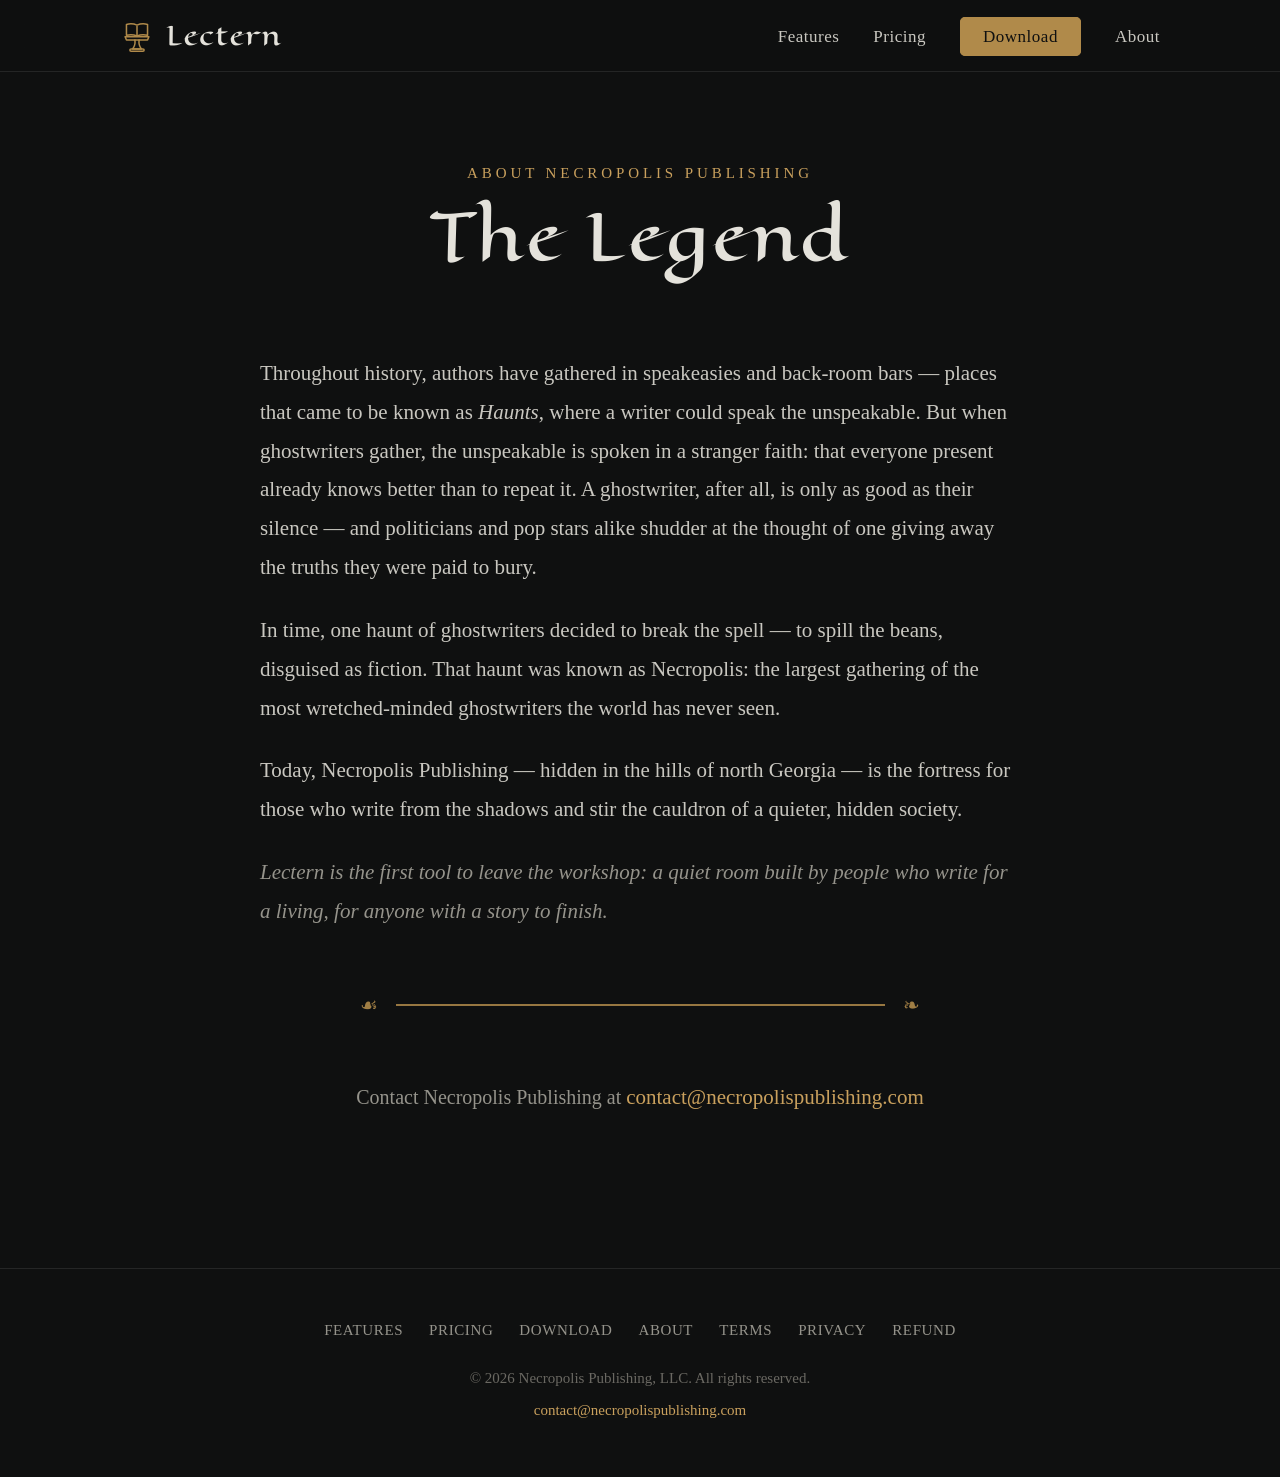
==== about.html @ ebf07c72 "Add files via upload" ====
<!DOCTYPE html>
<html lang="en">
<head>
<meta charset="UTF-8">
<meta name="viewport" content="width=device-width, initial-scale=1.0">
<title>About — Necropolis Publishing</title>
<meta name="description" content="The legend of Necropolis Publishing — a haunt of ghostwriters who broke the spell and spilled the beans, disguised as fiction. Hidden in the hills of north Georgia.">
<link rel="preconnect" href="https://fonts.googleapis.com">
<link rel="preconnect" href="https://fonts.gstatic.com" crossorigin>
<link href="https://fonts.googleapis.com/css2?family=Eagle+Lake&display=swap" rel="stylesheet">
<link rel="stylesheet" href="style.css">
</head>
<body>

<header>
  <nav>
    <a href="index.html" class="brand" aria-label="Lectern home">
      <svg class="brand-icon" viewBox="0 0 200 200" xmlns="http://www.w3.org/2000/svg" aria-hidden="true"
           fill="none" stroke="#b08a4a" stroke-width="9" stroke-linejoin="round" stroke-linecap="round">
        <path d="M100 36 C82 28, 58 26, 38 32 L38 96 C58 90, 82 92, 100 100 C118 92, 142 90, 162 96 L162 32 C142 26, 118 28, 100 36 Z" />
        <path d="M100 44 L100 100" /><path d="M30 104 L170 104 L162 124 L38 124 Z" />
        <path d="M88 124 C90 144, 84 164, 74 176 L126 176 C116 164, 110 144, 112 124" />
        <rect x="58" y="176" width="84" height="14" rx="7" />
      </svg>
      <span class="brand-word">Lectern</span>
    </a>
    <ul class="nav-links">
      <li><a href="features.html">Features</a></li>
      <li><a href="pricing.html">Pricing</a></li>
      <li><a href="download.html" class="nav-cta">Download</a></li>
      <li><a href="about.html">About</a></li>
    </ul>
  </nav>
</header>

<div class="page-head">
  <p class="eyebrow">About Necropolis Publishing</p>
  <h1>The Legend</h1>
</div>

<section>
  <div class="legend">
    <p>
      Throughout history, authors have gathered in speakeasies and back-room
      bars — places that came to be known as <em>Haunts</em>, where a writer
      could speak the unspeakable. But when ghostwriters gather, the unspeakable
      is spoken in a stranger faith: that everyone present already knows better
      than to repeat it. A ghostwriter, after all, is only as good as their
      silence — and politicians and pop stars alike shudder at the thought of one
      giving away the truths they were paid to bury.
    </p>
    <p>
      In time, one haunt of ghostwriters decided to break the spell — to spill
      the beans, disguised as fiction. That haunt was known as Necropolis: the
      largest gathering of the most wretched-minded ghostwriters the world has
      never seen.
    </p>
    <p>
      Today, Necropolis Publishing — hidden in the hills of north Georgia — is
      the fortress for those who write from the shadows and stir the cauldron of
      a quieter, hidden society.
    </p>
    <p class="closing">
      Lectern is the first tool to leave the workshop: a quiet room built by
      people who write for a living, for anyone with a story to finish.
    </p>
  </div>

  <div class="ornament" aria-hidden="true">
    <span class="leaf">&#x2619;</span><span class="rule"></span><span class="leaf">&#x2767;</span>
  </div>

  <p class="contact-line">
    Contact Necropolis Publishing at
    <a href="mailto:contact@necropolispublishing.com">contact@necropolispublishing.com</a>
  </p>
</section>

<footer>
  <ul class="footer-links">
    <li><a href="features.html">Features</a></li><li><a href="pricing.html">Pricing</a></li>
    <li><a href="download.html">Download</a></li><li><a href="about.html">About</a></li>
    <li><a href="terms.html">Terms</a></li><li><a href="privacy.html">Privacy</a></li><li><a href="refund.html">Refund</a></li>
  </ul>
  <p>&copy; 2026 Necropolis Publishing, LLC. All rights reserved.</p>
  <p><a href="mailto:contact@necropolispublishing.com">contact@necropolispublishing.com</a></p>
</footer>

</body>
</html>
---- style.css ----
/* ============================================================
   Lectern — Necropolis Publishing
   Shared stylesheet  ·  Gold Elegance
   Eagle Lake (display) + Palatino (body), Obsidian-scale
   ============================================================ */

:root {
  --bg: #0f1010;
  --bg-hero: #1a1a1b;
  --bg-card: #181819;
  --bg-elevated: #1f1f20;
  --ink: #e4e2db;
  --ink-soft: #c9c7c0;
  --ink-dim: #95938b;
  --ink-faint: #6a6862;
  --hero-gray: #6a6a6a;
  --accent: #b08a4a;
  --accent-bright: #c9a05d;
  --accent-soft: rgba(176, 138, 74, 0.14);
  --border: rgba(255, 255, 255, 0.09);
  --shadow: 0 18px 60px rgba(0, 0, 0, 0.55);
  --body: 'Palatino Linotype', Palatino, 'URW Palladio L', 'Noto Serif', Georgia, serif;
  --display: 'Eagle Lake', 'Palatino Linotype', Palatino, Georgia, serif;
  --maxw: 1120px;
}

* { box-sizing: border-box; }
html { scroll-behavior: smooth; }
html, body {
  margin: 0;
  padding: 0;
  background: var(--bg);
  color: var(--ink);
  font-family: var(--body);
  font-size: 20px;
  line-height: 1.75;
  -webkit-font-smoothing: antialiased;
  text-rendering: optimizeLegibility;
}
body { min-height: 100vh; }

a {
  color: var(--accent-bright);
  text-decoration: none;
  border-bottom: 1px solid transparent;
  transition: border-color 0.2s, color 0.2s;
}
a:hover { border-bottom-color: var(--accent); }

/* ============ Header / Nav ============ */
header {
  position: sticky;
  top: 0;
  z-index: 100;
  backdrop-filter: blur(14px);
  background: rgba(15, 16, 16, 0.82);
  border-bottom: 1px solid var(--border);
}
nav {
  max-width: var(--maxw);
  margin: 0 auto;
  padding: 18px 40px;
  display: flex;
  justify-content: space-between;
  align-items: center;
  gap: 24px;
}
.brand {
  display: flex;
  align-items: center;
  gap: 12px;
  border: none;
}
.brand:hover { border: none; }
.brand-icon { width: 34px; height: 34px; display: block; }
.brand-word {
  font-family: var(--display);
  font-size: 26px;
  letter-spacing: 0.04em;
  color: var(--ink);
  line-height: 1;
  transition: color 0.2s;
}
.brand:hover .brand-word { color: var(--accent-bright); }

.nav-links {
  display: flex;
  gap: 34px;
  align-items: center;
  list-style: none;
  margin: 0;
  padding: 0;
}
.nav-links a {
  color: var(--ink-soft);
  font-size: 17px;
  letter-spacing: 0.03em;
  border: none;
}
.nav-links a:hover { color: var(--accent-bright); border: none; }
.nav-cta {
  padding: 9px 22px;
  border: 1px solid var(--accent) !important;
  border-radius: 5px;
  color: var(--bg) !important;
  background: var(--accent);
  transition: background 0.2s, color 0.2s;
}
.nav-cta:hover {
  background: transparent;
  color: var(--accent-bright) !important;
}
@media (max-width: 640px) {
  nav { padding: 14px 20px; gap: 14px; }
  .nav-links { gap: 18px; }
  .nav-links a { font-size: 15px; }
  .nav-links .hide-sm { display: none; }
}

/* ============ Hero (home — matches app welcome screen) ============ */
.hero {
  background:
    radial-gradient(ellipse 70% 55% at 50% 18%, rgba(176, 138, 74, 0.07), transparent 62%),
    var(--bg-hero);
  border-bottom: 1px solid var(--border);
  padding: 96px 32px 84px;
  text-align: center;
}
.hero-inner {
  max-width: 820px;
  margin: 0 auto;
  display: flex;
  flex-direction: column;
  align-items: center;
}
.hero-icon {
  width: 132px;
  height: 132px;
  margin-bottom: 6px;
  opacity: 0;
  animation: rise 0.9s ease 0.05s forwards;
}
.hero-title {
  font-family: var(--display);
  font-size: clamp(54px, 9vw, 92px);
  font-weight: 400;
  letter-spacing: 0.02em;
  color: var(--hero-gray);
  margin: 0;
  line-height: 1.1;
  opacity: 0;
  animation: rise 0.9s ease 0.18s forwards;
}
.hero-title .tm {
  font-family: var(--body);
  font-size: 0.26em;
  vertical-align: super;
  opacity: 0.6;
  margin-left: 4px;
  letter-spacing: 0;
}
.hero-tagline {
  font-style: italic;
  color: #7d7b74;
  font-size: clamp(20px, 2.6vw, 27px);
  margin: 16px 0 0;
  opacity: 0;
  animation: rise 0.9s ease 0.3s forwards;
}
/* solid gold line with a leaf at each far end — matches the welcome screen */
.welcome-line {
  display: flex;
  align-items: center;
  justify-content: center;
  gap: 18px;
  width: min(720px, 90%);
  margin: 38px auto 0;
  color: var(--accent);
  user-select: none;
  pointer-events: none;
  opacity: 0;
  animation: rise 0.9s ease 0.42s forwards;
}
.welcome-line .leaf { font-size: 22px; line-height: 1; }
.welcome-line .rule {
  flex: 1;
  height: 2px;
  background: var(--accent);
  opacity: 0.92;
}
@keyframes rise {
  from { opacity: 0; transform: translateY(14px); }
  to   { opacity: 1; transform: translateY(0); }
}

/* ============ Page heads (interior pages) ============ */
.page-head {
  max-width: var(--maxw);
  margin: 0 auto;
  padding: 88px 40px 8px;
  text-align: center;
}
.eyebrow {
  color: var(--accent-bright);
  font-size: 15px;
  letter-spacing: 0.26em;
  text-transform: uppercase;
  margin: 0 0 14px;
}
.page-head h1 {
  font-family: var(--display);
  font-size: clamp(40px, 6vw, 64px);
  font-weight: 400;
  color: var(--ink);
  margin: 0;
  letter-spacing: 0.02em;
  line-height: 1.15;
}
.page-head .lede {
  color: var(--ink-dim);
  font-style: italic;
  font-size: clamp(20px, 2.4vw, 25px);
  max-width: 640px;
  margin: 22px auto 0;
}

/* ornamental section divider (leaf · line · leaf) */
.ornament {
  display: flex;
  align-items: center;
  justify-content: center;
  gap: 18px;
  width: min(560px, 80%);
  margin: 64px auto;
  color: var(--accent);
  user-select: none;
}
.ornament .leaf { font-size: 20px; line-height: 1; opacity: 0.9; }
.ornament .rule { flex: 1; height: 2px; background: var(--accent); opacity: 0.85; }

/* ============ Sections ============ */
section {
  max-width: var(--maxw);
  margin: 0 auto;
  padding: 72px 40px;
}
section h2 {
  font-family: var(--display);
  font-size: clamp(30px, 4.4vw, 46px);
  font-weight: 400;
  margin: 0 0 18px;
  color: var(--ink);
  letter-spacing: 0.02em;
  line-height: 1.2;
}
@media (max-width: 640px) {
  section { padding: 52px 22px; }
  .page-head { padding: 60px 22px 8px; }
  .hero { padding: 72px 22px 64px; }
}

/* ============ Home intro block ============ */
.intro {
  max-width: 820px;
  text-align: center;
  margin: 0 auto;
}
.intro h2 { margin-bottom: 22px; }
.intro p.body {
  color: var(--ink-soft);
  font-size: 21px;
  margin: 0 auto 36px;
  max-width: 720px;
}
.bullets {
  list-style: none;
  padding: 0;
  margin: 0 auto 36px;
  max-width: 640px;
  text-align: left;
}
.bullets li {
  position: relative;
  padding: 11px 0 11px 30px;
  color: var(--ink-soft);
  font-size: 20px;
  border-bottom: 1px solid var(--border);
}
.bullets li:last-child { border-bottom: none; }
.bullets li::before {
  content: '\2767';
  position: absolute;
  left: 0;
  top: 12px;
  color: var(--accent);
  font-size: 18px;
}
.bullets li.more { font-style: italic; }
.bullets li.more::before { content: '\2026'; }

.pill {
  display: inline-block;
  padding: 8px 20px;
  background: var(--accent-soft);
  color: var(--accent-bright);
  font-size: 15px;
  letter-spacing: 0.16em;
  text-transform: uppercase;
  border-radius: 4px;
  border: 1px solid rgba(176,138,74,0.3);
}
.note {
  color: var(--ink-dim);
  font-style: italic;
  font-size: 18px;
  margin: 26px auto 0;
  max-width: 640px;
}

/* ============ Buttons ============ */
.btn {
  display: inline-block;
  padding: 15px 34px;
  font-family: var(--body);
  font-size: 19px;
  color: var(--ink);
  background: transparent;
  border: 1px solid var(--accent);
  border-radius: 5px;
  cursor: pointer;
  transition: background 0.2s, color 0.2s;
  text-decoration: none;
  letter-spacing: 0.02em;
}
.btn:hover { background: var(--accent-soft); border-color: var(--accent); }
.btn.primary { background: var(--accent); color: var(--bg); }
.btn.primary:hover { background: transparent; color: var(--accent-bright); }
.btn.disabled, .btn[aria-disabled="true"] {
  opacity: 0.5; cursor: default; pointer-events: none;
}
.btn-row { display: flex; gap: 16px; justify-content: center; flex-wrap: wrap; margin-top: 8px; }

/* ============ Features page ============ */
.feature-group { max-width: 920px; margin: 0 auto; }
.group-eyebrow {
  color: var(--accent-bright);
  font-size: 14px;
  letter-spacing: 0.24em;
  text-transform: uppercase;
  margin: 56px 0 22px;
  text-align: center;
}
.feature {
  padding: 22px 0;
  border-top: 1px solid var(--border);
}
.feature:first-of-type { border-top: none; }
.feature h3 {
  font-family: var(--display);
  font-size: 23px;
  font-weight: 400;
  color: var(--ink);
  margin: 0 0 8px;
  letter-spacing: 0.01em;
}
.feature p {
  color: var(--ink-dim);
  font-size: 19px;
  margin: 0;
  line-height: 1.7;
}
.tier-banner {
  text-align: center;
  margin: 12px auto 0;
}
.tier-banner .t-name {
  font-family: var(--display);
  font-size: clamp(34px, 5vw, 52px);
  color: var(--ink);
}
.tier-banner .t-sub {
  color: var(--ink-dim);
  font-style: italic;
  font-size: 20px;
  max-width: 680px;
  margin: 12px auto 0;
}

/* ============ Pricing ============ */
.pricing-grid {
  display: grid;
  grid-template-columns: 1fr 1fr;
  gap: 32px;
  max-width: 920px;
  margin: 0 auto;
}
@media (max-width: 760px) { .pricing-grid { grid-template-columns: 1fr; } }
.price-card {
  background: linear-gradient(180deg, var(--bg-card), var(--bg-elevated));
  border: 1px solid var(--border);
  border-radius: 10px;
  padding: 44px 36px;
  box-shadow: var(--shadow);
  display: flex;
  flex-direction: column;
}
.price-card.featured { border-color: rgba(176, 138, 74, 0.5); }
.price-tier { font-family: var(--display); font-size: 28px; color: var(--ink); margin: 0 0 6px; }
.price-sub { color: var(--ink-dim); font-style: italic; font-size: 18px; margin: 0 0 26px; min-height: 26px; }
.price-amount { font-family: var(--display); font-size: 52px; color: var(--accent-bright); line-height: 1; margin: 0 0 6px; }
.price-note { color: var(--ink-faint); font-size: 15px; margin: 0 0 26px; min-height: 20px; line-height: 1.5; }
.price-features { list-style: none; padding: 0; margin: 0 0 32px; flex: 1; }
.price-features li {
  padding: 10px 0 10px 26px;
  color: var(--ink-soft);
  font-size: 18px;
  position: relative;
  border-bottom: 1px solid var(--border);
  line-height: 1.5;
}
.price-features li:last-child { border-bottom: none; }
.price-features li::before {
  content: '\2767'; position: absolute; left: 2px; top: 11px; color: var(--accent); font-size: 16px;
}
.price-features li.heading { color: var(--ink); font-style: italic; border-bottom: none; padding-left: 0; }
.price-features li.heading::before { content: none; }
.byok-note { max-width: 760px; margin: 52px auto 0; text-align: center; color: var(--ink-faint); font-size: 16px; font-style: italic; line-height: 1.7; }

/* ============ Download ============ */
.dl-card {
  max-width: 620px; margin: 0 auto; text-align: center;
  background: linear-gradient(180deg, var(--bg-card), var(--bg-elevated));
  border: 1px solid var(--border); border-radius: 10px; padding: 48px 36px; box-shadow: var(--shadow);
}
.dl-card .platform { font-family: var(--display); font-size: 30px; color: var(--ink); margin: 0 0 6px; }
.dl-card p { color: var(--ink-dim); font-size: 19px; margin: 0 0 24px; }
.roadmap { max-width: 620px; margin: 40px auto 0; }
.roadmap li { color: var(--ink-dim); font-size: 19px; padding: 8px 0; list-style: none; }
.roadmap li b { color: var(--ink); font-weight: 600; font-style: normal; }

/* ============ About / Legend ============ */
.legend { max-width: 760px; margin: 0 auto; }
.legend p { color: var(--ink-soft); font-size: 21px; line-height: 1.85; margin: 0 0 24px; }
.legend p .firstword { color: var(--accent-bright); }
.legend .closing { color: var(--ink-dim); font-style: italic; }
.contact-line { text-align: center; color: var(--ink-dim); font-size: 20px; margin: 8px 0 0; }
.contact-line a { font-size: 21px; }

/* ============ Legal / prose pages ============ */
.legal { max-width: 780px; margin: 0 auto; padding: 64px 40px 40px; }
.legal h1 { font-family: var(--display); font-size: clamp(34px, 5vw, 48px); font-weight: 400; color: var(--ink); margin: 0 0 8px; letter-spacing: 0.02em; }
.legal .updated { color: var(--ink-faint); font-size: 16px; font-style: italic; margin: 0 0 40px; }
.legal h2 { font-family: var(--display); font-size: 26px; font-weight: 400; color: var(--ink); margin: 44px 0 14px; letter-spacing: 0.01em; }
.legal p, .legal li { color: var(--ink-dim); font-size: 19px; line-height: 1.8; }
.legal p { margin: 0 0 18px; }
.legal ul { margin: 0 0 18px; padding-left: 24px; }
.legal li { margin: 0 0 10px; }
.legal strong { color: var(--ink); font-weight: 600; }

/* ============ Footer ============ */
footer {
  border-top: 1px solid var(--border);
  padding: 48px 40px;
  text-align: center;
  color: var(--ink-faint);
  font-size: 15px;
  margin-top: 80px;
}
footer p { margin: 6px 0; }
.footer-links {
  display: flex; gap: 26px; justify-content: center; flex-wrap: wrap;
  list-style: none; padding: 0; margin: 0 0 22px;
}
.footer-links a {
  color: var(--ink-dim); font-size: 15px; letter-spacing: 0.04em; text-transform: uppercase; border: none;
}
.footer-links a:hover { color: var(--accent-bright); border: none; }
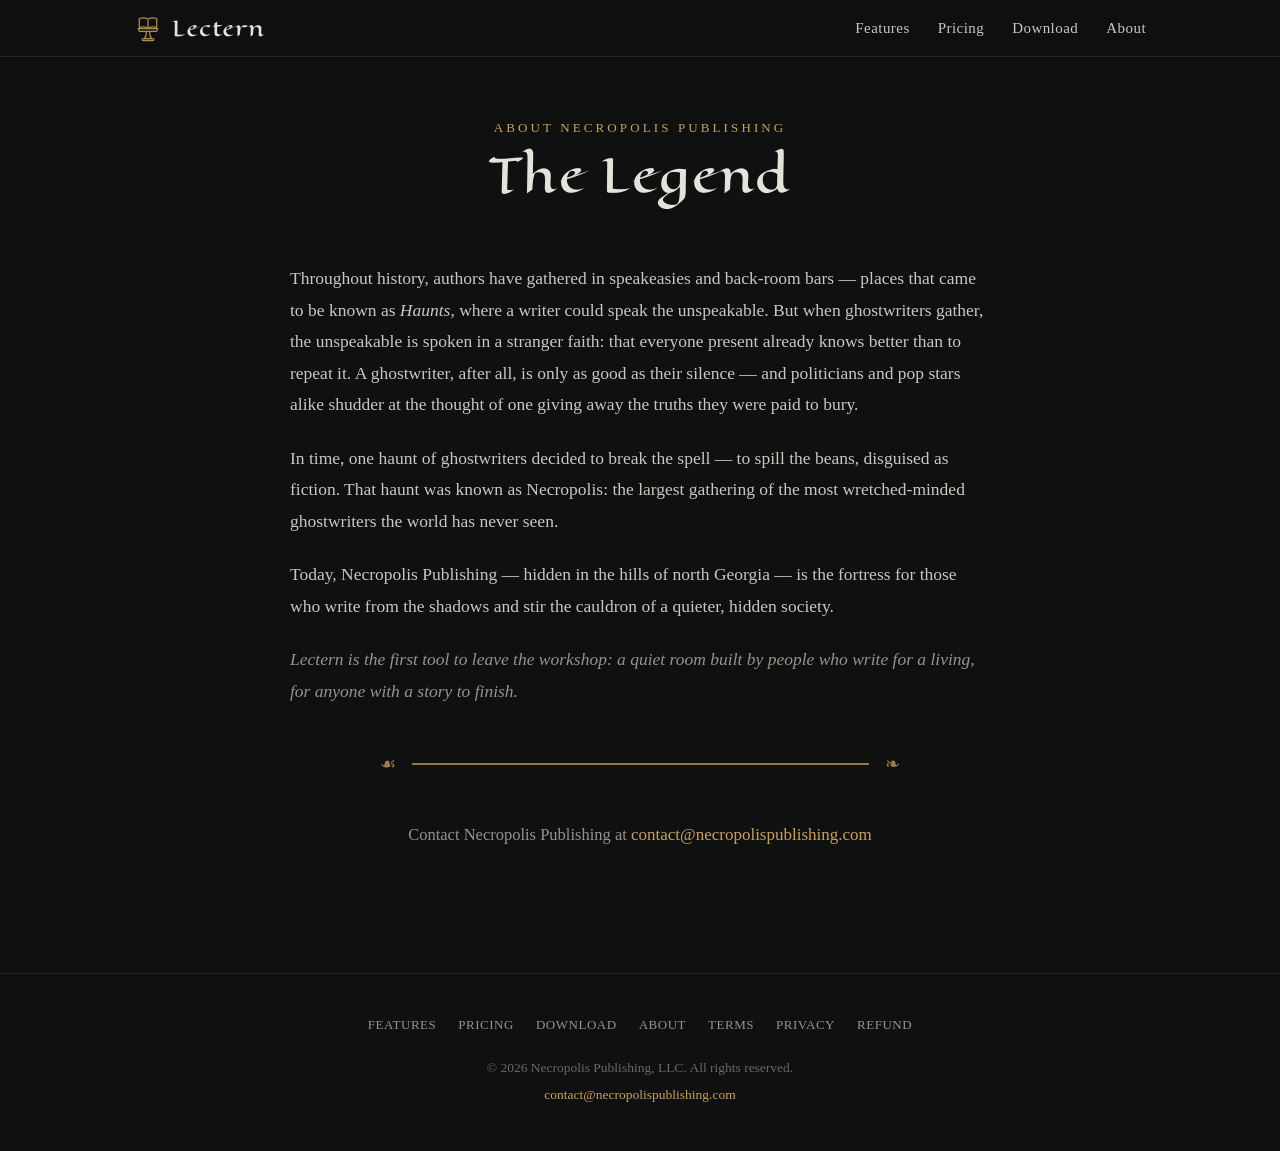
==== commit 1a370c53: "Add files via upload" ====
--- a/about.html
+++ b/about.html
@@ -27,7 +27,7 @@
     <ul class="nav-links">
       <li><a href="features.html">Features</a></li>
       <li><a href="pricing.html">Pricing</a></li>
-      <li><a href="download.html" class="nav-cta">Download</a></li>
+      <li><a href="download.html">Download</a></li>
       <li><a href="about.html">About</a></li>
     </ul>
   </nav>
--- a/style.css
+++ b/style.css
@@ -1,7 +1,7 @@
 /* ============================================================
    Lectern — Necropolis Publishing
    Shared stylesheet  ·  Gold Elegance
-   Eagle Lake (display) + Palatino (body), Obsidian-scale
+   Eagle Lake (display) + Palatino (body)
    ============================================================ */
 
 :root {
@@ -18,460 +18,187 @@
   --accent-bright: #c9a05d;
   --accent-soft: rgba(176, 138, 74, 0.14);
   --border: rgba(255, 255, 255, 0.09);
-  --shadow: 0 18px 60px rgba(0, 0, 0, 0.55);
+  --shadow: 0 14px 44px rgba(0, 0, 0, 0.5);
   --body: 'Palatino Linotype', Palatino, 'URW Palladio L', 'Noto Serif', Georgia, serif;
   --display: 'Eagle Lake', 'Palatino Linotype', Palatino, Georgia, serif;
-  --maxw: 1120px;
+  --maxw: 1080px;
 }
 
 * { box-sizing: border-box; }
 html { scroll-behavior: smooth; }
 html, body {
-  margin: 0;
-  padding: 0;
+  margin: 0; padding: 0;
   background: var(--bg);
   color: var(--ink);
   font-family: var(--body);
-  font-size: 20px;
-  line-height: 1.75;
+  font-size: 17px;
+  line-height: 1.65;
   -webkit-font-smoothing: antialiased;
   text-rendering: optimizeLegibility;
 }
 body { min-height: 100vh; }
 
-a {
-  color: var(--accent-bright);
-  text-decoration: none;
-  border-bottom: 1px solid transparent;
-  transition: border-color 0.2s, color 0.2s;
-}
+a { color: var(--accent-bright); text-decoration: none; border-bottom: 1px solid transparent; transition: border-color .2s, color .2s; }
 a:hover { border-bottom-color: var(--accent); }
 
 /* ============ Header / Nav ============ */
 header {
-  position: sticky;
-  top: 0;
-  z-index: 100;
+  position: sticky; top: 0; z-index: 100;
   backdrop-filter: blur(14px);
   background: rgba(15, 16, 16, 0.82);
   border-bottom: 1px solid var(--border);
 }
 nav {
-  max-width: var(--maxw);
-  margin: 0 auto;
-  padding: 18px 40px;
-  display: flex;
-  justify-content: space-between;
-  align-items: center;
-  gap: 24px;
-}
-.brand {
-  display: flex;
-  align-items: center;
-  gap: 12px;
-  border: none;
-}
+  max-width: var(--maxw); margin: 0 auto;
+  padding: 14px 34px;
+  display: flex; justify-content: space-between; align-items: center; gap: 24px;
+}
+.brand { display: flex; align-items: center; gap: 10px; border: none; }
 .brand:hover { border: none; }
-.brand-icon { width: 34px; height: 34px; display: block; }
-.brand-word {
-  font-family: var(--display);
-  font-size: 26px;
-  letter-spacing: 0.04em;
-  color: var(--ink);
-  line-height: 1;
-  transition: color 0.2s;
-}
+.brand-icon { width: 28px; height: 28px; display: block; }
+.brand-word { font-family: var(--display); font-size: 21px; letter-spacing: .04em; color: var(--ink); line-height: 1; transition: color .2s; }
 .brand:hover .brand-word { color: var(--accent-bright); }
-
-.nav-links {
-  display: flex;
-  gap: 34px;
-  align-items: center;
-  list-style: none;
-  margin: 0;
-  padding: 0;
-}
-.nav-links a {
-  color: var(--ink-soft);
-  font-size: 17px;
-  letter-spacing: 0.03em;
-  border: none;
-}
+.nav-links { display: flex; gap: 28px; align-items: center; list-style: none; margin: 0; padding: 0; }
+.nav-links a { color: var(--ink-soft); font-size: 15px; letter-spacing: .03em; border: none; }
 .nav-links a:hover { color: var(--accent-bright); border: none; }
-.nav-cta {
-  padding: 9px 22px;
-  border: 1px solid var(--accent) !important;
-  border-radius: 5px;
-  color: var(--bg) !important;
-  background: var(--accent);
-  transition: background 0.2s, color 0.2s;
-}
-.nav-cta:hover {
-  background: transparent;
-  color: var(--accent-bright) !important;
-}
-@media (max-width: 640px) {
-  nav { padding: 14px 20px; gap: 14px; }
-  .nav-links { gap: 18px; }
-  .nav-links a { font-size: 15px; }
-  .nav-links .hide-sm { display: none; }
+@media (max-width: 600px) {
+  nav { padding: 12px 18px; gap: 12px; }
+  .nav-links { gap: 16px; }
+  .nav-links a { font-size: 14px; }
 }
 
 /* ============ Hero (home — matches app welcome screen) ============ */
 .hero {
   background:
-    radial-gradient(ellipse 70% 55% at 50% 18%, rgba(176, 138, 74, 0.07), transparent 62%),
+    radial-gradient(ellipse 70% 55% at 50% 20%, rgba(176, 138, 74, 0.06), transparent 62%),
     var(--bg-hero);
   border-bottom: 1px solid var(--border);
-  padding: 96px 32px 84px;
+  padding: 64px 32px 60px;
   text-align: center;
 }
-.hero-inner {
-  max-width: 820px;
-  margin: 0 auto;
-  display: flex;
-  flex-direction: column;
-  align-items: center;
-}
-.hero-icon {
-  width: 132px;
-  height: 132px;
-  margin-bottom: 6px;
-  opacity: 0;
-  animation: rise 0.9s ease 0.05s forwards;
-}
+.hero-inner { max-width: 760px; margin: 0 auto; display: flex; flex-direction: column; align-items: center; }
+.hero-icon { width: 104px; height: 104px; margin-bottom: 6px; opacity: 0; animation: rise .9s ease .05s forwards; }
 .hero-title {
   font-family: var(--display);
-  font-size: clamp(54px, 9vw, 92px);
-  font-weight: 400;
-  letter-spacing: 0.02em;
-  color: var(--hero-gray);
-  margin: 0;
-  line-height: 1.1;
-  opacity: 0;
-  animation: rise 0.9s ease 0.18s forwards;
-}
-.hero-title .tm {
-  font-family: var(--body);
-  font-size: 0.26em;
-  vertical-align: super;
-  opacity: 0.6;
-  margin-left: 4px;
-  letter-spacing: 0;
-}
-.hero-tagline {
-  font-style: italic;
-  color: #7d7b74;
-  font-size: clamp(20px, 2.6vw, 27px);
-  margin: 16px 0 0;
-  opacity: 0;
-  animation: rise 0.9s ease 0.3s forwards;
-}
-/* solid gold line with a leaf at each far end — matches the welcome screen */
+  font-size: clamp(42px, 7vw, 68px);
+  font-weight: 400; letter-spacing: .02em; color: var(--hero-gray);
+  margin: 0; line-height: 1.1; opacity: 0; animation: rise .9s ease .18s forwards;
+}
+.hero-title .tm { font-family: var(--body); font-size: .26em; vertical-align: super; opacity: .6; margin-left: 4px; letter-spacing: 0; }
+.hero-tagline { font-style: italic; color: #7d7b74; font-size: clamp(17px, 2.2vw, 21px); margin: 14px 0 0; opacity: 0; animation: rise .9s ease .3s forwards; }
 .welcome-line {
-  display: flex;
-  align-items: center;
-  justify-content: center;
-  gap: 18px;
-  width: min(720px, 90%);
-  margin: 38px auto 0;
-  color: var(--accent);
-  user-select: none;
-  pointer-events: none;
-  opacity: 0;
-  animation: rise 0.9s ease 0.42s forwards;
-}
-.welcome-line .leaf { font-size: 22px; line-height: 1; }
-.welcome-line .rule {
-  flex: 1;
-  height: 2px;
-  background: var(--accent);
-  opacity: 0.92;
-}
-@keyframes rise {
-  from { opacity: 0; transform: translateY(14px); }
-  to   { opacity: 1; transform: translateY(0); }
-}
+  display: flex; align-items: center; justify-content: center; gap: 16px;
+  width: min(660px, 90%); margin: 30px auto 0; color: var(--accent);
+  user-select: none; pointer-events: none; opacity: 0; animation: rise .9s ease .42s forwards;
+}
+.welcome-line .leaf { font-size: 19px; line-height: 1; }
+.welcome-line .rule { flex: 1; height: 2px; background: var(--accent); opacity: .92; }
+@keyframes rise { from { opacity: 0; transform: translateY(12px); } to { opacity: 1; transform: translateY(0); } }
 
 /* ============ Page heads (interior pages) ============ */
-.page-head {
-  max-width: var(--maxw);
-  margin: 0 auto;
-  padding: 88px 40px 8px;
-  text-align: center;
-}
-.eyebrow {
-  color: var(--accent-bright);
-  font-size: 15px;
-  letter-spacing: 0.26em;
-  text-transform: uppercase;
-  margin: 0 0 14px;
-}
-.page-head h1 {
-  font-family: var(--display);
-  font-size: clamp(40px, 6vw, 64px);
-  font-weight: 400;
-  color: var(--ink);
-  margin: 0;
-  letter-spacing: 0.02em;
-  line-height: 1.15;
-}
-.page-head .lede {
-  color: var(--ink-dim);
-  font-style: italic;
-  font-size: clamp(20px, 2.4vw, 25px);
-  max-width: 640px;
-  margin: 22px auto 0;
-}
-
-/* ornamental section divider (leaf · line · leaf) */
-.ornament {
-  display: flex;
-  align-items: center;
-  justify-content: center;
-  gap: 18px;
-  width: min(560px, 80%);
-  margin: 64px auto;
-  color: var(--accent);
-  user-select: none;
-}
-.ornament .leaf { font-size: 20px; line-height: 1; opacity: 0.9; }
-.ornament .rule { flex: 1; height: 2px; background: var(--accent); opacity: 0.85; }
+.page-head { max-width: var(--maxw); margin: 0 auto; padding: 60px 34px 8px; text-align: center; }
+.eyebrow { color: var(--accent-bright); font-size: 13px; letter-spacing: .24em; text-transform: uppercase; margin: 0 0 12px; }
+.page-head h1 { font-family: var(--display); font-size: clamp(30px, 4.6vw, 46px); font-weight: 400; color: var(--ink); margin: 0; letter-spacing: .02em; line-height: 1.15; }
+.page-head .lede { color: var(--ink-dim); font-style: italic; font-size: clamp(17px, 2vw, 20px); max-width: 620px; margin: 18px auto 0; }
+
+/* ornamental section divider (leaf · line · leaf) — the brand mark */
+.ornament { display: flex; align-items: center; justify-content: center; gap: 16px; width: min(520px, 80%); margin: 48px auto; color: var(--accent); user-select: none; }
+.ornament .leaf { font-size: 18px; line-height: 1; opacity: .9; }
+.ornament .rule { flex: 1; height: 2px; background: var(--accent); opacity: .85; }
 
 /* ============ Sections ============ */
-section {
-  max-width: var(--maxw);
-  margin: 0 auto;
-  padding: 72px 40px;
-}
-section h2 {
-  font-family: var(--display);
-  font-size: clamp(30px, 4.4vw, 46px);
-  font-weight: 400;
-  margin: 0 0 18px;
-  color: var(--ink);
-  letter-spacing: 0.02em;
-  line-height: 1.2;
-}
-@media (max-width: 640px) {
-  section { padding: 52px 22px; }
-  .page-head { padding: 60px 22px 8px; }
-  .hero { padding: 72px 22px 64px; }
-}
+section { max-width: var(--maxw); margin: 0 auto; padding: 52px 34px; }
+section h2 { font-family: var(--display); font-size: clamp(24px, 3.4vw, 34px); font-weight: 400; margin: 0 0 16px; color: var(--ink); letter-spacing: .02em; line-height: 1.2; }
+@media (max-width: 600px) { section { padding: 40px 20px; } .page-head { padding: 48px 20px 8px; } .hero { padding: 54px 20px 50px; } }
 
 /* ============ Home intro block ============ */
-.intro {
-  max-width: 820px;
-  text-align: center;
-  margin: 0 auto;
-}
-.intro h2 { margin-bottom: 22px; }
-.intro p.body {
-  color: var(--ink-soft);
-  font-size: 21px;
-  margin: 0 auto 36px;
-  max-width: 720px;
-}
-.bullets {
-  list-style: none;
-  padding: 0;
-  margin: 0 auto 36px;
-  max-width: 640px;
-  text-align: left;
-}
-.bullets li {
-  position: relative;
-  padding: 11px 0 11px 30px;
-  color: var(--ink-soft);
-  font-size: 20px;
-  border-bottom: 1px solid var(--border);
-}
+.intro { max-width: 720px; text-align: center; margin: 0 auto; }
+.intro h2 { margin-bottom: 18px; }
+.intro p.body { color: var(--ink-soft); font-size: 17.5px; margin: 0 auto 30px; max-width: 660px; }
+.intro-card {
+  background: linear-gradient(180deg, var(--bg-card), var(--bg-elevated));
+  border: 1px solid var(--border); border-radius: 10px;
+  padding: 26px 30px 30px; max-width: 600px; margin: 0 auto; box-shadow: var(--shadow);
+}
+.bullets { list-style: none; padding: 0; margin: 0 0 24px; text-align: left; }
+.bullets li { position: relative; padding: 9px 0 9px 28px; color: var(--ink-soft); font-size: 16px; border-bottom: 1px solid var(--border); }
 .bullets li:last-child { border-bottom: none; }
-.bullets li::before {
-  content: '\2767';
-  position: absolute;
-  left: 0;
-  top: 12px;
-  color: var(--accent);
-  font-size: 18px;
-}
+.bullets li::before { content: '\2767'; position: absolute; left: 2px; top: 10px; color: var(--accent); font-size: 15px; }
 .bullets li.more { font-style: italic; }
-.bullets li.more::before { content: '\2026'; }
-
-.pill {
-  display: inline-block;
-  padding: 8px 20px;
-  background: var(--accent-soft);
-  color: var(--accent-bright);
-  font-size: 15px;
-  letter-spacing: 0.16em;
-  text-transform: uppercase;
-  border-radius: 4px;
-  border: 1px solid rgba(176,138,74,0.3);
-}
-.note {
-  color: var(--ink-dim);
-  font-style: italic;
-  font-size: 18px;
-  margin: 26px auto 0;
-  max-width: 640px;
-}
+.bullets li.more::before { content: '\2192'; }
+.pill { display: inline-block; padding: 7px 18px; background: var(--accent-soft); color: var(--accent-bright); font-size: 13px; letter-spacing: .16em; text-transform: uppercase; border-radius: 4px; border: 1px solid rgba(176,138,74,.3); }
+.note { color: var(--ink-dim); font-style: italic; font-size: 15.5px; margin: 22px auto 0; max-width: 600px; }
 
 /* ============ Buttons ============ */
-.btn {
-  display: inline-block;
-  padding: 15px 34px;
-  font-family: var(--body);
-  font-size: 19px;
-  color: var(--ink);
-  background: transparent;
-  border: 1px solid var(--accent);
-  border-radius: 5px;
-  cursor: pointer;
-  transition: background 0.2s, color 0.2s;
-  text-decoration: none;
-  letter-spacing: 0.02em;
-}
+.btn { display: inline-block; padding: 12px 28px; font-family: var(--body); font-size: 16px; color: var(--ink); background: transparent; border: 1px solid var(--accent); border-radius: 5px; cursor: pointer; transition: background .2s, color .2s; text-decoration: none; letter-spacing: .02em; }
 .btn:hover { background: var(--accent-soft); border-color: var(--accent); }
 .btn.primary { background: var(--accent); color: var(--bg); }
 .btn.primary:hover { background: transparent; color: var(--accent-bright); }
-.btn.disabled, .btn[aria-disabled="true"] {
-  opacity: 0.5; cursor: default; pointer-events: none;
-}
-.btn-row { display: flex; gap: 16px; justify-content: center; flex-wrap: wrap; margin-top: 8px; }
-
-/* ============ Features page ============ */
-.feature-group { max-width: 920px; margin: 0 auto; }
-.group-eyebrow {
-  color: var(--accent-bright);
-  font-size: 14px;
-  letter-spacing: 0.24em;
-  text-transform: uppercase;
-  margin: 56px 0 22px;
-  text-align: center;
-}
-.feature {
-  padding: 22px 0;
-  border-top: 1px solid var(--border);
-}
-.feature:first-of-type { border-top: none; }
-.feature h3 {
-  font-family: var(--display);
-  font-size: 23px;
-  font-weight: 400;
-  color: var(--ink);
-  margin: 0 0 8px;
-  letter-spacing: 0.01em;
-}
-.feature p {
-  color: var(--ink-dim);
-  font-size: 19px;
-  margin: 0;
-  line-height: 1.7;
-}
-.tier-banner {
-  text-align: center;
-  margin: 12px auto 0;
-}
-.tier-banner .t-name {
-  font-family: var(--display);
-  font-size: clamp(34px, 5vw, 52px);
-  color: var(--ink);
-}
-.tier-banner .t-sub {
-  color: var(--ink-dim);
-  font-style: italic;
-  font-size: 20px;
-  max-width: 680px;
-  margin: 12px auto 0;
-}
+.btn.disabled, .btn[aria-disabled="true"] { opacity: .5; cursor: default; pointer-events: none; }
+.btn-row { display: flex; gap: 14px; justify-content: center; flex-wrap: wrap; margin-top: 6px; }
+
+/* ============ Features page (compartmentalized) ============ */
+.tier-banner { text-align: center; margin: 8px auto 4px; }
+.tier-banner .t-name { font-family: var(--display); font-size: clamp(26px, 4vw, 38px); color: var(--ink); }
+.tier-banner .t-sub { color: var(--ink-dim); font-style: italic; font-size: 16.5px; max-width: 640px; margin: 10px auto 0; }
+.fgroup {
+  max-width: 960px; margin: 0 auto 22px;
+  background: linear-gradient(180deg, var(--bg-card), var(--bg-elevated));
+  border: 1px solid var(--border); border-radius: 10px; padding: 4px 30px 22px;
+}
+.group-eyebrow { color: var(--accent-bright); font-size: 12.5px; letter-spacing: .22em; text-transform: uppercase; margin: 22px 0 6px; text-align: center; }
+.fgrid { display: grid; grid-template-columns: 1fr 1fr; gap: 0 38px; }
+@media (max-width: 760px) { .fgrid { grid-template-columns: 1fr; } }
+.feature { padding: 16px 0; border-top: 1px solid var(--border); }
+.feature h3 { font-family: var(--display); font-size: 18px; font-weight: 400; color: var(--ink); margin: 0 0 6px; letter-spacing: .01em; }
+.feature p { color: var(--ink-dim); font-size: 16px; margin: 0; line-height: 1.6; }
 
 /* ============ Pricing ============ */
-.pricing-grid {
-  display: grid;
-  grid-template-columns: 1fr 1fr;
-  gap: 32px;
-  max-width: 920px;
-  margin: 0 auto;
-}
+.pricing-grid { display: grid; grid-template-columns: 1fr 1fr; gap: 28px; max-width: 880px; margin: 0 auto; }
 @media (max-width: 760px) { .pricing-grid { grid-template-columns: 1fr; } }
-.price-card {
-  background: linear-gradient(180deg, var(--bg-card), var(--bg-elevated));
-  border: 1px solid var(--border);
-  border-radius: 10px;
-  padding: 44px 36px;
-  box-shadow: var(--shadow);
-  display: flex;
-  flex-direction: column;
-}
+.price-card { background: linear-gradient(180deg, var(--bg-card), var(--bg-elevated)); border: 1px solid var(--border); border-radius: 10px; padding: 36px 30px; box-shadow: var(--shadow); display: flex; flex-direction: column; }
 .price-card.featured { border-color: rgba(176, 138, 74, 0.5); }
-.price-tier { font-family: var(--display); font-size: 28px; color: var(--ink); margin: 0 0 6px; }
-.price-sub { color: var(--ink-dim); font-style: italic; font-size: 18px; margin: 0 0 26px; min-height: 26px; }
-.price-amount { font-family: var(--display); font-size: 52px; color: var(--accent-bright); line-height: 1; margin: 0 0 6px; }
-.price-note { color: var(--ink-faint); font-size: 15px; margin: 0 0 26px; min-height: 20px; line-height: 1.5; }
-.price-features { list-style: none; padding: 0; margin: 0 0 32px; flex: 1; }
-.price-features li {
-  padding: 10px 0 10px 26px;
-  color: var(--ink-soft);
-  font-size: 18px;
-  position: relative;
-  border-bottom: 1px solid var(--border);
-  line-height: 1.5;
-}
+.price-tier { font-family: var(--display); font-size: 22px; color: var(--ink); margin: 0 0 4px; }
+.price-sub { color: var(--ink-dim); font-style: italic; font-size: 15.5px; margin: 0 0 22px; min-height: 22px; }
+.price-amount { font-family: var(--display); font-size: 40px; color: var(--accent-bright); line-height: 1; margin: 0 0 6px; }
+.price-note { color: var(--ink-faint); font-size: 13.5px; margin: 0 0 22px; min-height: 18px; line-height: 1.5; }
+.price-features { list-style: none; padding: 0; margin: 0 0 28px; flex: 1; }
+.price-features li { padding: 9px 0 9px 24px; color: var(--ink-soft); font-size: 15.5px; position: relative; border-bottom: 1px solid var(--border); line-height: 1.5; }
 .price-features li:last-child { border-bottom: none; }
-.price-features li::before {
-  content: '\2767'; position: absolute; left: 2px; top: 11px; color: var(--accent); font-size: 16px;
-}
+.price-features li::before { content: '\2767'; position: absolute; left: 2px; top: 10px; color: var(--accent); font-size: 14px; }
 .price-features li.heading { color: var(--ink); font-style: italic; border-bottom: none; padding-left: 0; }
 .price-features li.heading::before { content: none; }
-.byok-note { max-width: 760px; margin: 52px auto 0; text-align: center; color: var(--ink-faint); font-size: 16px; font-style: italic; line-height: 1.7; }
+.byok-note { max-width: 720px; margin: 44px auto 0; text-align: center; color: var(--ink-faint); font-size: 14.5px; font-style: italic; line-height: 1.7; }
 
 /* ============ Download ============ */
-.dl-card {
-  max-width: 620px; margin: 0 auto; text-align: center;
-  background: linear-gradient(180deg, var(--bg-card), var(--bg-elevated));
-  border: 1px solid var(--border); border-radius: 10px; padding: 48px 36px; box-shadow: var(--shadow);
-}
-.dl-card .platform { font-family: var(--display); font-size: 30px; color: var(--ink); margin: 0 0 6px; }
-.dl-card p { color: var(--ink-dim); font-size: 19px; margin: 0 0 24px; }
-.roadmap { max-width: 620px; margin: 40px auto 0; }
-.roadmap li { color: var(--ink-dim); font-size: 19px; padding: 8px 0; list-style: none; }
+.dl-card { max-width: 580px; margin: 0 auto; text-align: center; background: linear-gradient(180deg, var(--bg-card), var(--bg-elevated)); border: 1px solid var(--border); border-radius: 10px; padding: 40px 32px; box-shadow: var(--shadow); }
+.dl-card .platform { font-family: var(--display); font-size: 23px; color: var(--ink); margin: 0 0 6px; }
+.dl-card p { color: var(--ink-dim); font-size: 16px; margin: 0 0 22px; }
+.roadmap { max-width: 580px; margin: 36px auto 0; padding: 0; }
+.roadmap li { color: var(--ink-dim); font-size: 16px; padding: 7px 0; list-style: none; }
 .roadmap li b { color: var(--ink); font-weight: 600; font-style: normal; }
 
 /* ============ About / Legend ============ */
-.legend { max-width: 760px; margin: 0 auto; }
-.legend p { color: var(--ink-soft); font-size: 21px; line-height: 1.85; margin: 0 0 24px; }
-.legend p .firstword { color: var(--accent-bright); }
+.legend { max-width: 700px; margin: 0 auto; }
+.legend p { color: var(--ink-soft); font-size: 17.5px; line-height: 1.8; margin: 0 0 22px; }
 .legend .closing { color: var(--ink-dim); font-style: italic; }
-.contact-line { text-align: center; color: var(--ink-dim); font-size: 20px; margin: 8px 0 0; }
-.contact-line a { font-size: 21px; }
+.contact-line { text-align: center; color: var(--ink-dim); font-size: 16.5px; margin: 8px 0 0; }
+.contact-line a { font-size: 17px; }
 
 /* ============ Legal / prose pages ============ */
-.legal { max-width: 780px; margin: 0 auto; padding: 64px 40px 40px; }
-.legal h1 { font-family: var(--display); font-size: clamp(34px, 5vw, 48px); font-weight: 400; color: var(--ink); margin: 0 0 8px; letter-spacing: 0.02em; }
-.legal .updated { color: var(--ink-faint); font-size: 16px; font-style: italic; margin: 0 0 40px; }
-.legal h2 { font-family: var(--display); font-size: 26px; font-weight: 400; color: var(--ink); margin: 44px 0 14px; letter-spacing: 0.01em; }
-.legal p, .legal li { color: var(--ink-dim); font-size: 19px; line-height: 1.8; }
-.legal p { margin: 0 0 18px; }
-.legal ul { margin: 0 0 18px; padding-left: 24px; }
-.legal li { margin: 0 0 10px; }
+.legal { max-width: 740px; margin: 0 auto; padding: 56px 34px 36px; }
+.legal h1 { font-family: var(--display); font-size: clamp(26px, 4vw, 38px); font-weight: 400; color: var(--ink); margin: 0 0 8px; letter-spacing: .02em; }
+.legal .updated { color: var(--ink-faint); font-size: 14px; font-style: italic; margin: 0 0 36px; }
+.legal h2 { font-family: var(--display); font-size: 20px; font-weight: 400; color: var(--ink); margin: 36px 0 12px; letter-spacing: .01em; }
+.legal p, .legal li { color: var(--ink-dim); font-size: 16.5px; line-height: 1.75; }
+.legal p { margin: 0 0 16px; }
+.legal ul { margin: 0 0 16px; padding-left: 22px; }
+.legal li { margin: 0 0 9px; }
 .legal strong { color: var(--ink); font-weight: 600; }
 
 /* ============ Footer ============ */
-footer {
-  border-top: 1px solid var(--border);
-  padding: 48px 40px;
-  text-align: center;
-  color: var(--ink-faint);
-  font-size: 15px;
-  margin-top: 80px;
-}
-footer p { margin: 6px 0; }
-.footer-links {
-  display: flex; gap: 26px; justify-content: center; flex-wrap: wrap;
-  list-style: none; padding: 0; margin: 0 0 22px;
-}
-.footer-links a {
-  color: var(--ink-dim); font-size: 15px; letter-spacing: 0.04em; text-transform: uppercase; border: none;
-}
+footer { border-top: 1px solid var(--border); padding: 40px 34px; text-align: center; color: var(--ink-faint); font-size: 13.5px; margin-top: 72px; }
+footer p { margin: 5px 0; }
+.footer-links { display: flex; gap: 22px; justify-content: center; flex-wrap: wrap; list-style: none; padding: 0; margin: 0 0 20px; }
+.footer-links a { color: var(--ink-dim); font-size: 13px; letter-spacing: .04em; text-transform: uppercase; border: none; }
 .footer-links a:hover { color: var(--accent-bright); border: none; }
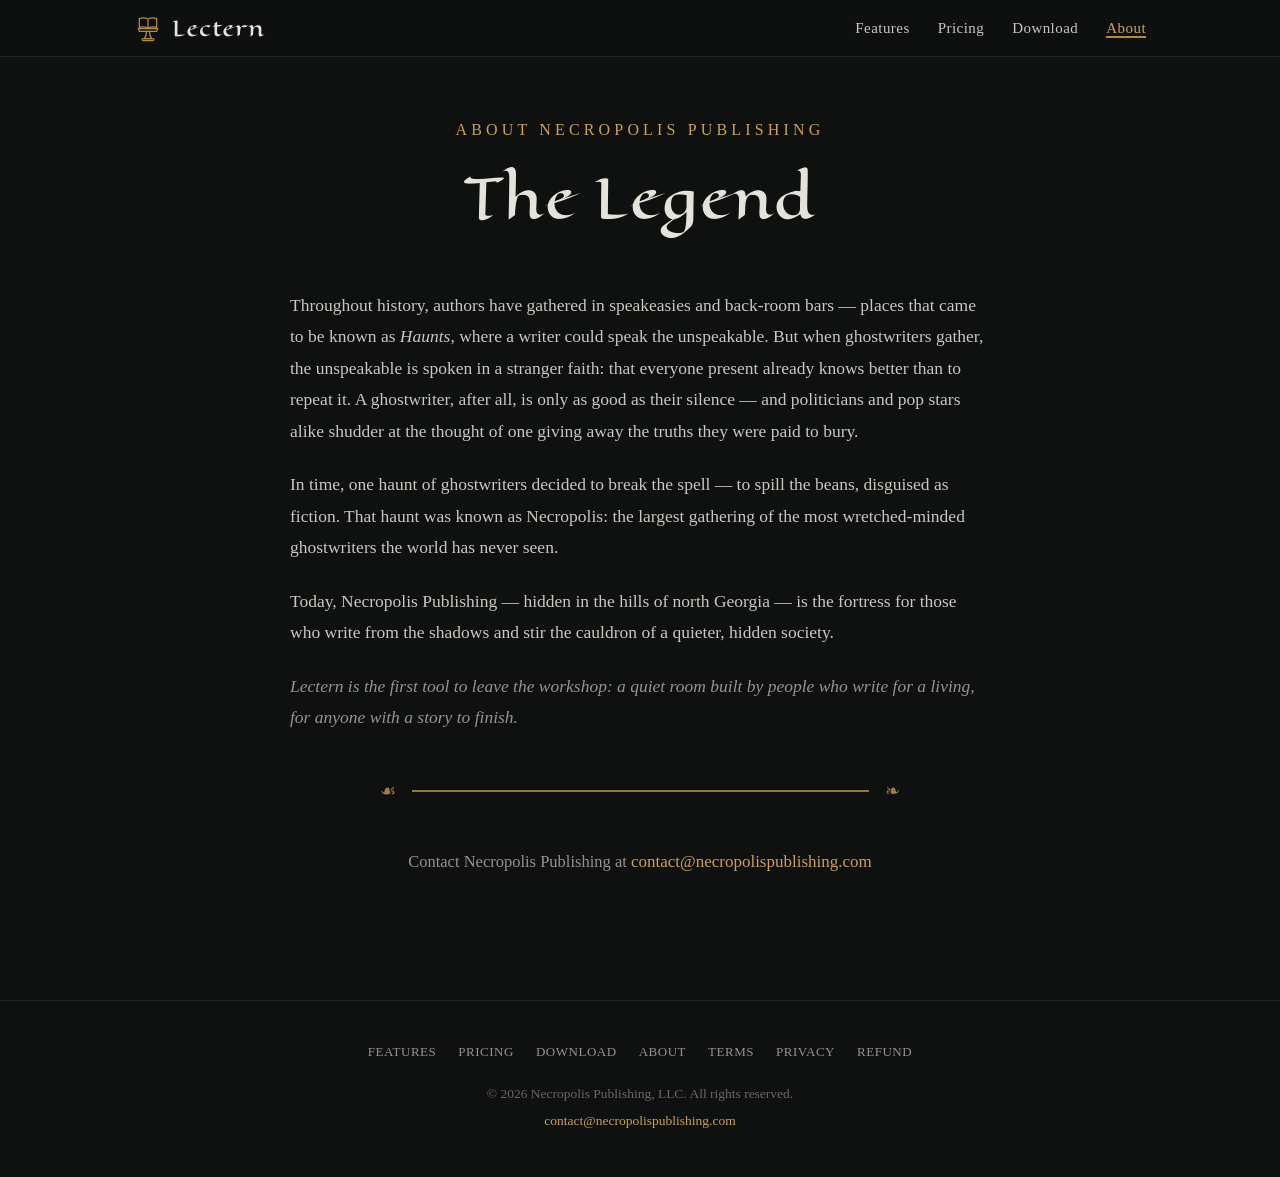
==== commit 8f1cdb48: "Add files via upload" ====
--- a/about.html
+++ b/about.html
@@ -28,7 +28,7 @@
       <li><a href="features.html">Features</a></li>
       <li><a href="pricing.html">Pricing</a></li>
       <li><a href="download.html">Download</a></li>
-      <li><a href="about.html">About</a></li>
+      <li><a href="about.html" aria-current="page">About</a></li>
     </ul>
   </nav>
 </header>
--- a/style.css
+++ b/style.css
@@ -61,6 +61,8 @@
 .nav-links { display: flex; gap: 28px; align-items: center; list-style: none; margin: 0; padding: 0; }
 .nav-links a { color: var(--ink-soft); font-size: 15px; letter-spacing: .03em; border: none; }
 .nav-links a:hover { color: var(--accent-bright); border: none; }
+.nav-links a[aria-current="page"],
+.nav-links a[aria-current="page"]:hover { color: var(--accent-bright); border-bottom: 2px solid var(--accent); }
 @media (max-width: 600px) {
   nav { padding: 12px 18px; gap: 12px; }
   .nav-links { gap: 16px; }
@@ -138,7 +140,11 @@
 .btn-row { display: flex; gap: 14px; justify-content: center; flex-wrap: wrap; margin-top: 6px; }
 
 /* ============ Features page (compartmentalized) ============ */
-.tier-banner { text-align: center; margin: 8px auto 4px; }
+.tier-banner { text-align: center; margin: 8px auto 36px; }
+.tier-banner .ornament { margin: 18px auto 16px; width: min(300px, 64%); }
+.page-head .eyebrow { font-size: 16px; letter-spacing: .26em; margin-bottom: 24px; }
+.page-head h1 { font-size: clamp(34px, 5.2vw, 54px); }
+.page-head .lede { font-size: clamp(18px, 2.2vw, 22px); margin-top: 26px; }
 .tier-banner .t-name { font-family: var(--display); font-size: clamp(26px, 4vw, 38px); color: var(--ink); }
 .tier-banner .t-sub { color: var(--ink-dim); font-style: italic; font-size: 16.5px; max-width: 640px; margin: 10px auto 0; }
 .fgroup {
@@ -146,7 +152,7 @@
   background: linear-gradient(180deg, var(--bg-card), var(--bg-elevated));
   border: 1px solid var(--border); border-radius: 10px; padding: 4px 30px 22px;
 }
-.group-eyebrow { color: var(--accent-bright); font-size: 12.5px; letter-spacing: .22em; text-transform: uppercase; margin: 22px 0 6px; text-align: center; }
+.group-eyebrow { color: var(--accent-bright); font-size: 15px; letter-spacing: .2em; text-transform: uppercase; margin: 26px 0 8px; text-align: center; }
 .fgrid { display: grid; grid-template-columns: 1fr 1fr; gap: 0 38px; }
 @media (max-width: 760px) { .fgrid { grid-template-columns: 1fr; } }
 .feature { padding: 16px 0; border-top: 1px solid var(--border); }
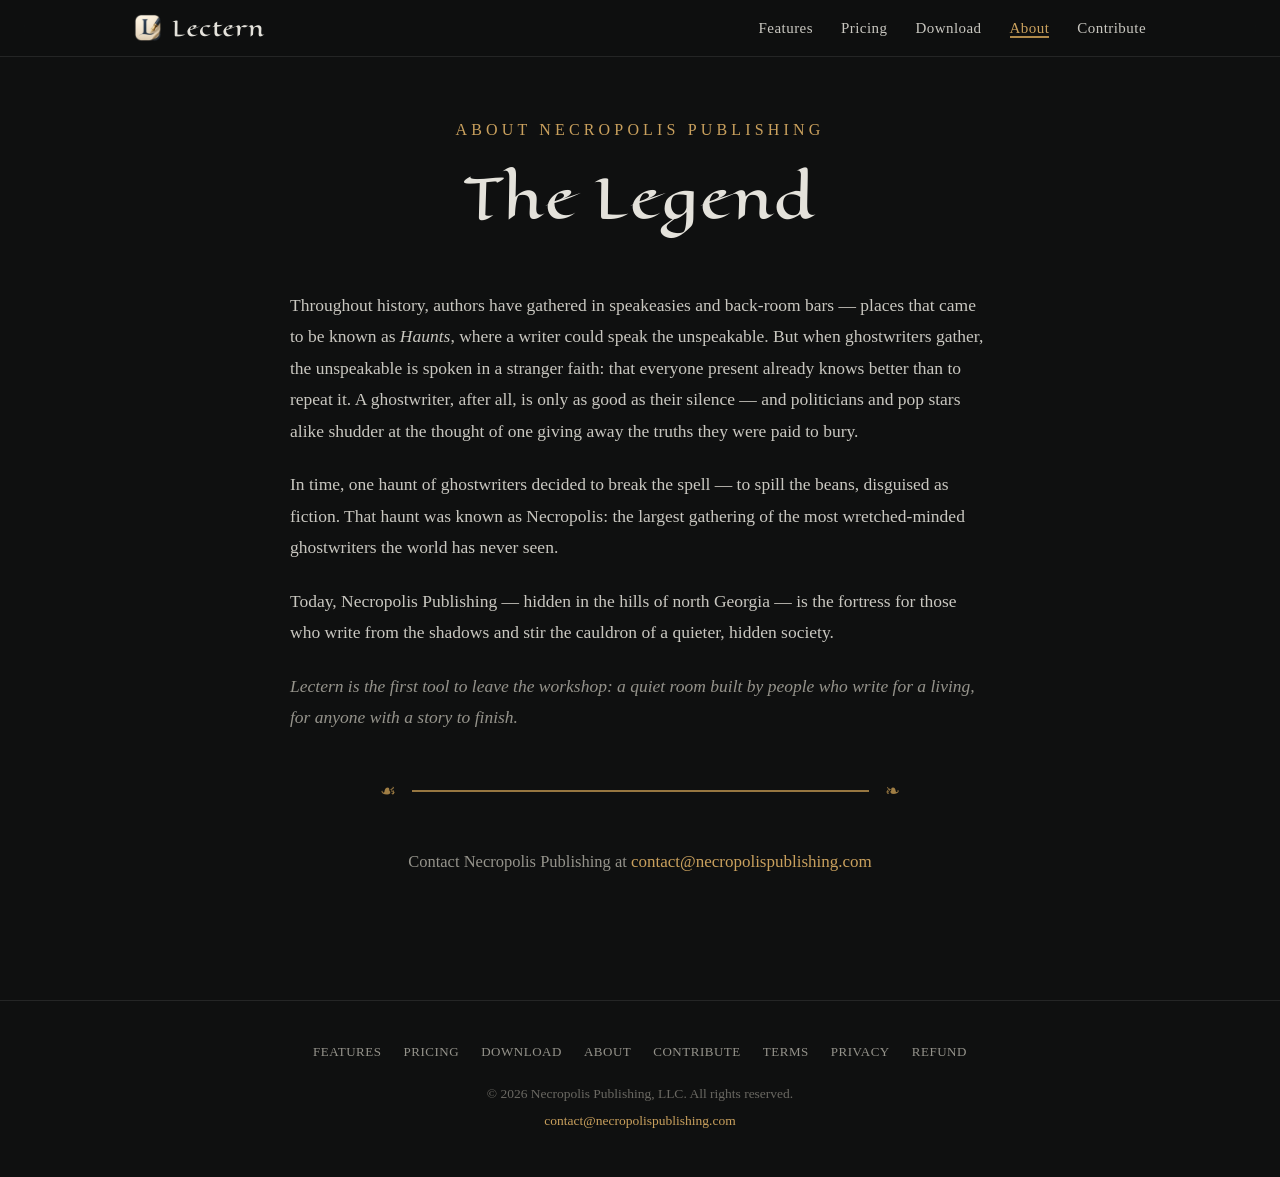
==== commit ca42e635: "Add files via upload" ====
--- a/about.html
+++ b/about.html
@@ -8,6 +8,13 @@
 <link rel="preconnect" href="https://fonts.googleapis.com">
 <link rel="preconnect" href="https://fonts.gstatic.com" crossorigin>
 <link href="https://fonts.googleapis.com/css2?family=Eagle+Lake&display=swap" rel="stylesheet">
+<link rel="icon" href="favicon.ico" sizes="any">
+<link rel="icon" type="image/png" sizes="32x32" href="favicon-32.png">
+<link rel="icon" type="image/png" sizes="16x16" href="favicon-16.png">
+<link rel="apple-touch-icon" sizes="180x180" href="apple-touch-icon.png">
+<meta property="og:image" content="https://lectern.necropolispublishing.com/og-image.png">
+<meta name="twitter:card" content="summary">
+<meta name="twitter:image" content="https://lectern.necropolispublishing.com/og-image.png">
 <link rel="stylesheet" href="style.css">
 </head>
 <body>
@@ -15,13 +22,7 @@
 <header>
   <nav>
     <a href="index.html" class="brand" aria-label="Lectern home">
-      <svg class="brand-icon" viewBox="0 0 200 200" xmlns="http://www.w3.org/2000/svg" aria-hidden="true"
-           fill="none" stroke="#b08a4a" stroke-width="9" stroke-linejoin="round" stroke-linecap="round">
-        <path d="M100 36 C82 28, 58 26, 38 32 L38 96 C58 90, 82 92, 100 100 C118 92, 142 90, 162 96 L162 32 C142 26, 118 28, 100 36 Z" />
-        <path d="M100 44 L100 100" /><path d="M30 104 L170 104 L162 124 L38 124 Z" />
-        <path d="M88 124 C90 144, 84 164, 74 176 L126 176 C116 164, 110 144, 112 124" />
-        <rect x="58" y="176" width="84" height="14" rx="7" />
-      </svg>
+      <img class="brand-icon" src="lectern-mark.png" alt="">
       <span class="brand-word">Lectern</span>
     </a>
     <ul class="nav-links">
@@ -29,6 +30,7 @@
       <li><a href="pricing.html">Pricing</a></li>
       <li><a href="download.html">Download</a></li>
       <li><a href="about.html" aria-current="page">About</a></li>
+      <li><a href="contribute.html">Contribute</a></li>
     </ul>
   </nav>
 </header>
@@ -80,7 +82,7 @@
   <ul class="footer-links">
     <li><a href="features.html">Features</a></li><li><a href="pricing.html">Pricing</a></li>
     <li><a href="download.html">Download</a></li><li><a href="about.html">About</a></li>
-    <li><a href="terms.html">Terms</a></li><li><a href="privacy.html">Privacy</a></li><li><a href="refund.html">Refund</a></li>
+    <li><a href="contribute.html">Contribute</a></li><li><a href="terms.html">Terms</a></li><li><a href="privacy.html">Privacy</a></li><li><a href="refund.html">Refund</a></li>
   </ul>
   <p>&copy; 2026 Necropolis Publishing, LLC. All rights reserved.</p>
   <p><a href="mailto:contact@necropolispublishing.com">contact@necropolispublishing.com</a></p>
--- a/style.css
+++ b/style.css
@@ -89,8 +89,8 @@
 .hero-title .tm { font-family: var(--body); font-size: .26em; vertical-align: super; opacity: .6; margin-left: 4px; letter-spacing: 0; }
 .hero-tagline { font-style: italic; color: #7d7b74; font-size: clamp(17px, 2.2vw, 21px); margin: 14px 0 0; opacity: 0; animation: rise .9s ease .3s forwards; }
 .welcome-line {
-  display: flex; align-items: center; justify-content: center; gap: 16px;
-  width: min(660px, 90%); margin: 30px auto 0; color: var(--accent);
+  display: flex; align-items: center; justify-content: center; gap: 8px;
+  width: min(420px, 80%); margin: 30px auto 0; color: var(--accent);
   user-select: none; pointer-events: none; opacity: 0; animation: rise .9s ease .42s forwards;
 }
 .welcome-line .leaf { font-size: 19px; line-height: 1; }
@@ -162,6 +162,10 @@
 /* ============ Pricing ============ */
 .pricing-grid { display: grid; grid-template-columns: 1fr 1fr; gap: 28px; max-width: 880px; margin: 0 auto; }
 @media (max-width: 760px) { .pricing-grid { grid-template-columns: 1fr; } }
+.price-card.span-full { grid-column: 1 / -1; }
+.price-card.span-full .price-features { columns: 2; column-gap: 38px; margin-bottom: 22px; }
+.price-card.span-full .btn { align-self: center; padding-left: 48px; padding-right: 48px; }
+@media (max-width: 620px) { .price-card.span-full .price-features { columns: 1; } }
 .price-card { background: linear-gradient(180deg, var(--bg-card), var(--bg-elevated)); border: 1px solid var(--border); border-radius: 10px; padding: 36px 30px; box-shadow: var(--shadow); display: flex; flex-direction: column; }
 .price-card.featured { border-color: rgba(176, 138, 74, 0.5); }
 .price-tier { font-family: var(--display); font-size: 22px; color: var(--ink); margin: 0 0 4px; }
